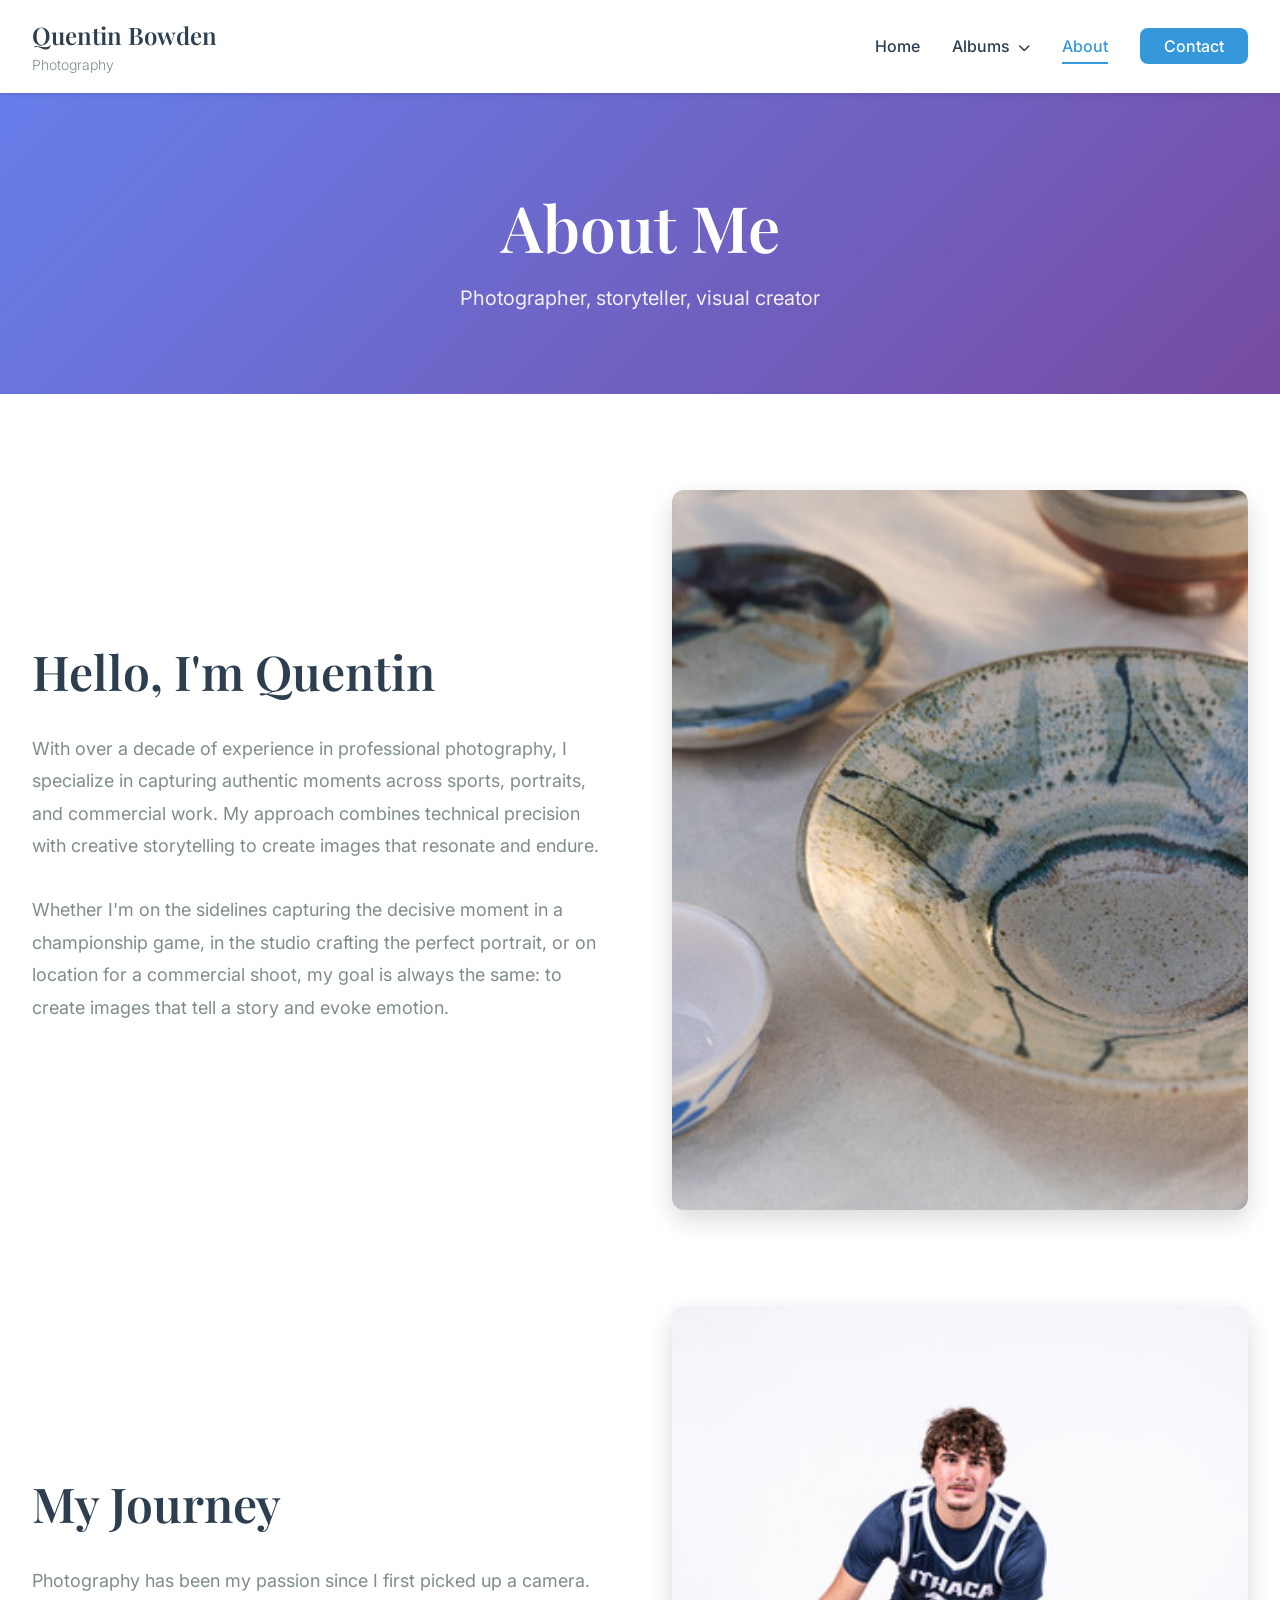
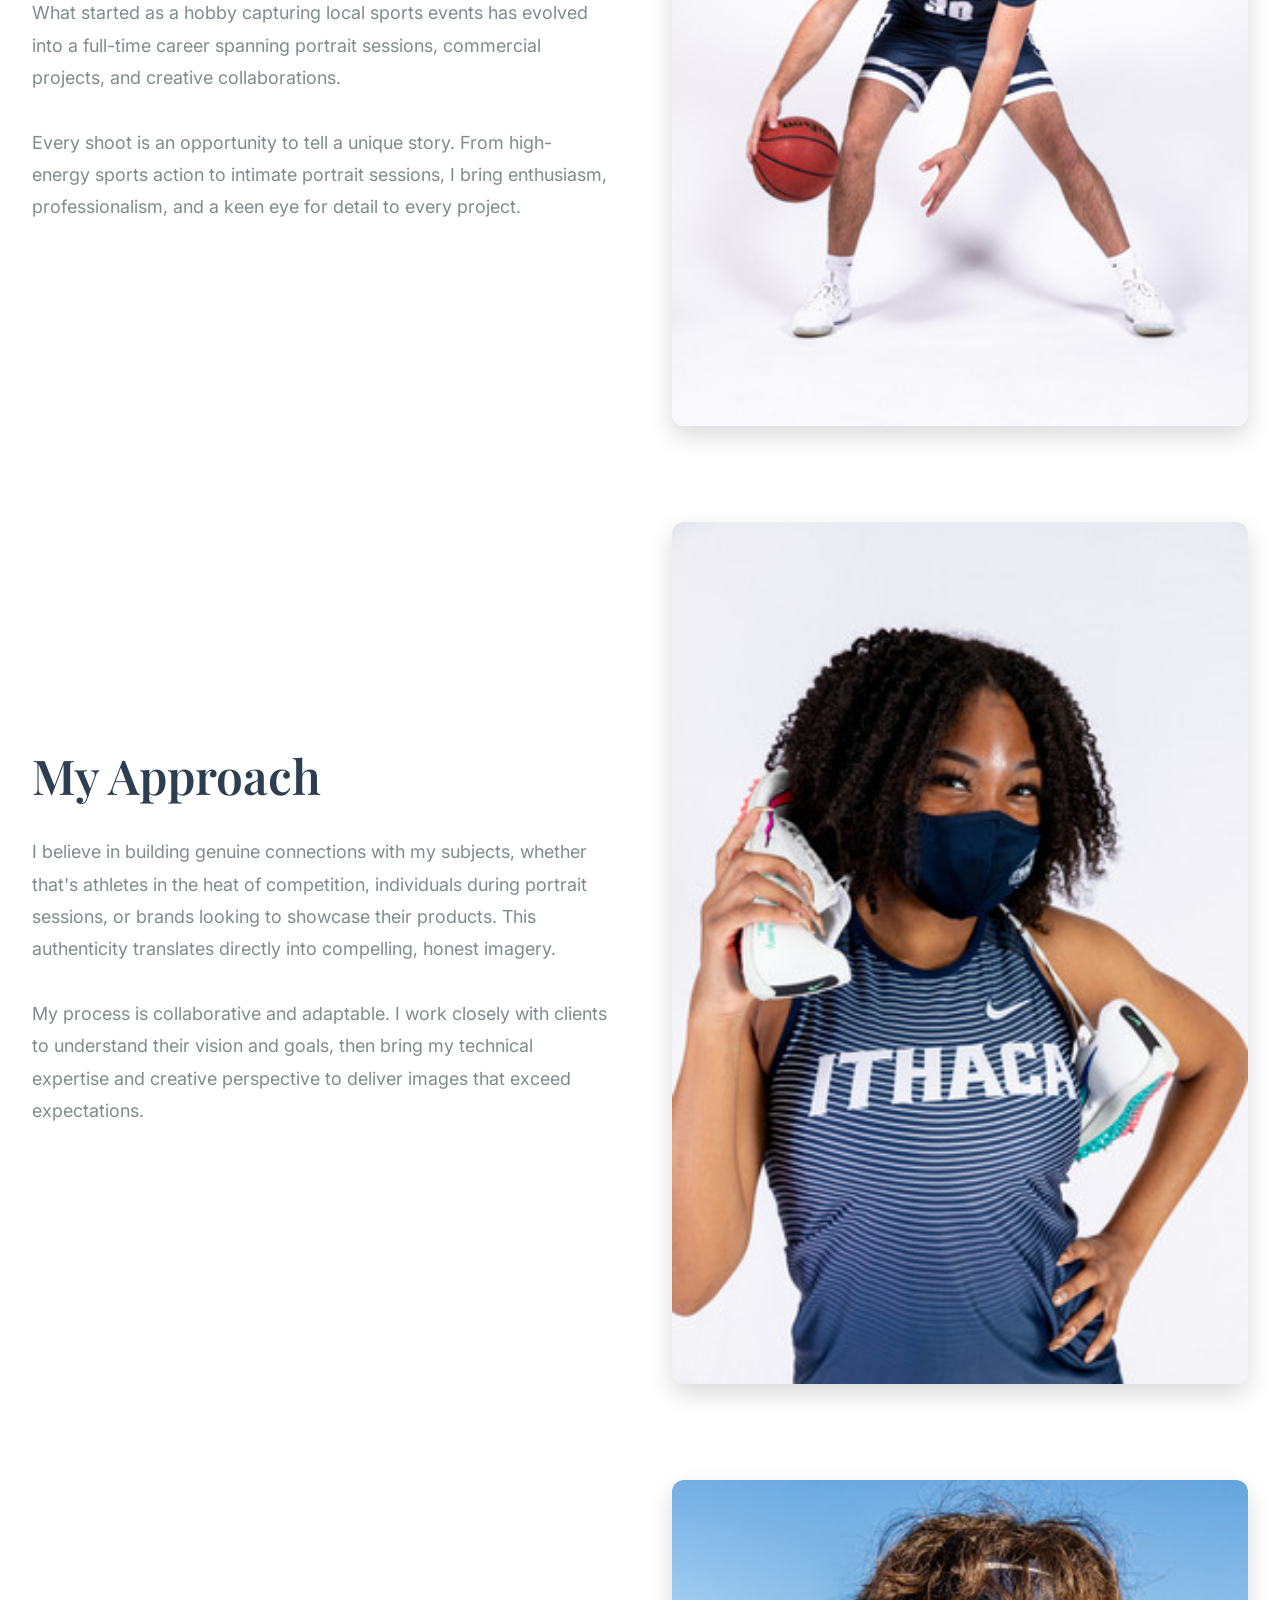
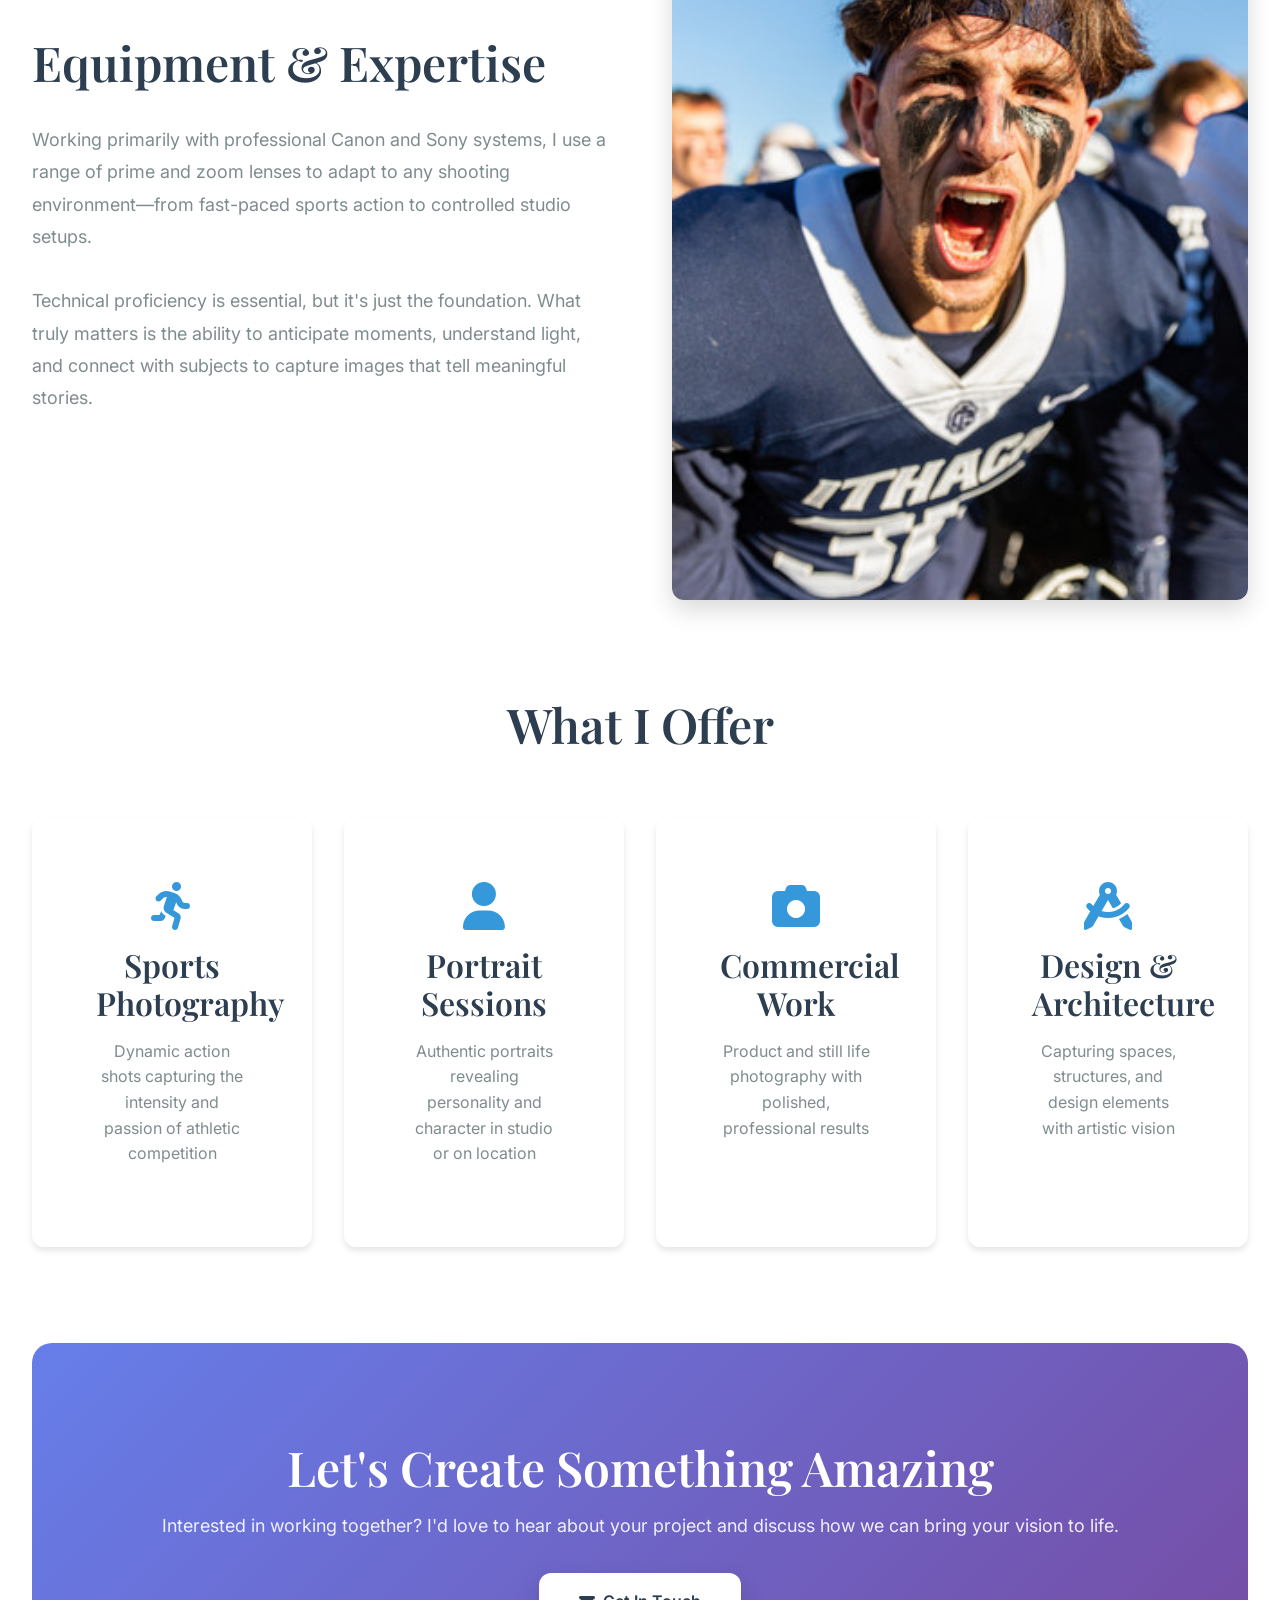
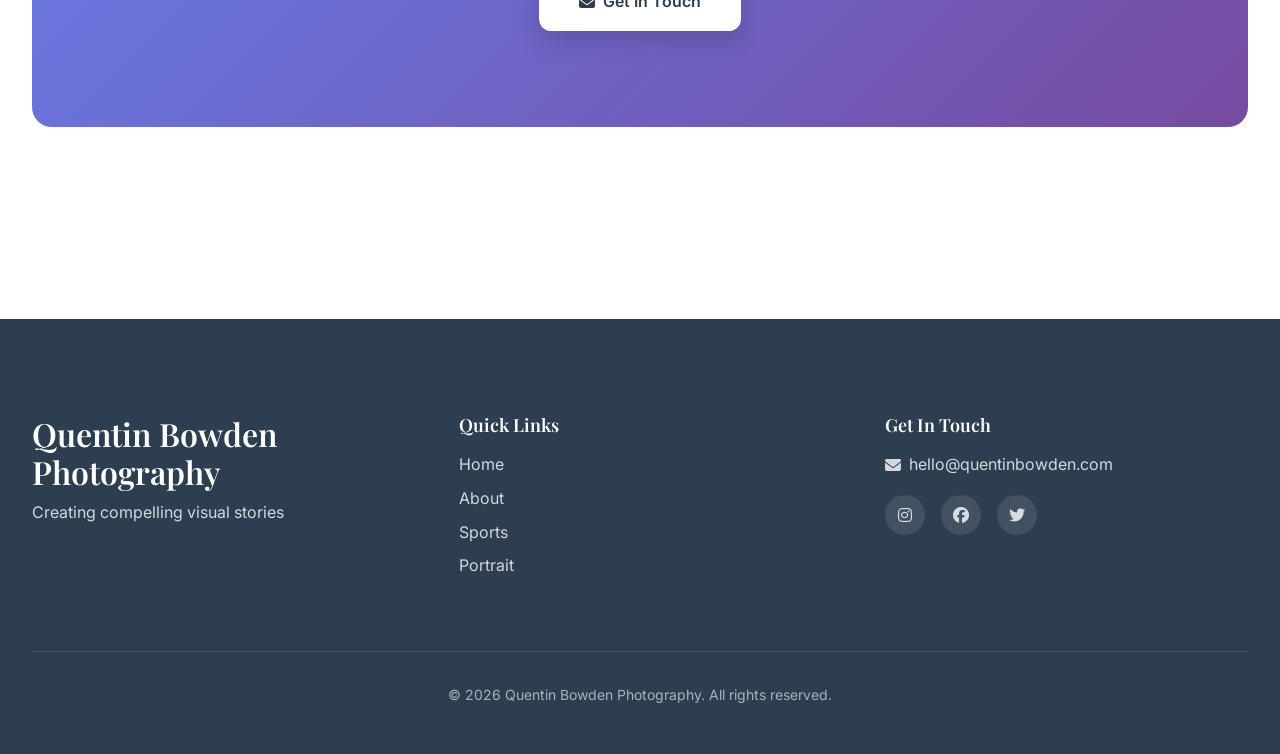
==== about.html @ cb131d66 "First draft" ====
<!DOCTYPE html>
<html lang="en">
<head>
    <meta charset="UTF-8">
    <meta name="viewport" content="width=device-width, initial-scale=1.0">
    <meta name="description" content="About Quentin Bowden - Professional photographer specializing in sports, portraits, and commercial work">
    <title>About - Quentin Bowden Photography</title>
    
    <!-- Preconnect to CDN -->
    <link rel="preconnect" href="https://unpkg.com">
    <link rel="preconnect" href="https://cdnjs.cloudflare.com">
    
    <!-- Google Fonts -->
    <link rel="preconnect" href="https://fonts.googleapis.com">
    <link rel="preconnect" href="https://fonts.gstatic.com" crossorigin>
    <link href="https://fonts.googleapis.com/css2?family=Inter:wght@300;400;500;600;700&family=Playfair+Display:wght@400;500;600;700&display=swap" rel="stylesheet">
    
    <!-- Font Awesome -->
    <link rel="stylesheet" href="https://cdnjs.cloudflare.com/ajax/libs/font-awesome/6.4.0/css/all.min.css">
    
    <!-- AOS Animation Library -->
    <link rel="stylesheet" href="https://unpkg.com/aos@2.3.4/dist/aos.css">
    
    <!-- Custom Styles -->
    <link rel="stylesheet" href="css/styles.css">
</head>
<body>
    <!-- Header Navigation -->
    <header class="header">
        <nav class="nav">
            <div class="nav-container">
                <a href="index.html" class="logo">
                    <span class="logo-text">Quentin Bowden</span>
                    <span class="logo-subtitle">Photography</span>
                </a>
                
                <button class="hamburger" id="hamburger" aria-label="Toggle menu">
                    <span></span>
                    <span></span>
                    <span></span>
                </button>
                
                <ul class="nav-menu" id="navMenu">
                    <li><a href="index.html" class="nav-link">Home</a></li>
                    <li class="nav-dropdown">
                        <a href="#" class="nav-link">Albums <i class="fas fa-chevron-down"></i></a>
                        <ul class="dropdown-menu">
                            <li><a href="sports.html">Sports</a></li>
                            <li><a href="portrait.html">Portrait</a></li>
                            <li><a href="still-photo.html">Still Photo</a></li>
                            <li><a href="design.html">Design</a></li>
                            <li><a href="landscape.html">Landscape</a></li>
                        </ul>
                    </li>
                    <li><a href="about.html" class="nav-link active">About</a></li>
                    <li><a href="mailto:hello@quentinbowden.com" class="nav-link nav-contact">Contact</a></li>
                </ul>
            </div>
        </nav>
    </header>

    <!-- About Hero Section -->
    <section class="about-hero">
        <div class="container">
            <div class="about-hero-content" data-aos="fade-up">
                <h1 class="page-title">About Me</h1>
                <p class="page-subtitle">Photographer, storyteller, visual creator</p>
            </div>
        </div>
    </section>

    <!-- About Content -->
    <section class="about-content">
        <div class="container">
            <!-- Bio Section -->
            <div class="about-section" data-aos="fade-up">
                <div class="about-text">
                    <h2>Hello, I'm Quentin</h2>
                    <p>With over a decade of experience in professional photography, I specialize in capturing authentic moments across sports, portraits, and commercial work. My approach combines technical precision with creative storytelling to create images that resonate and endure.</p>
                    <p>Whether I'm on the sidelines capturing the decisive moment in a championship game, in the studio crafting the perfect portrait, or on location for a commercial shoot, my goal is always the same: to create images that tell a story and evoke emotion.</p>
                </div>
                <div class="about-image">
                    <img src="images/p1033977370-2.jpg" alt="Quentin Bowden" loading="lazy">
                </div>
            </div>

            <!-- Story Section -->
            <div class="about-section reverse" data-aos="fade-up" data-aos-delay="100">
                <div class="about-image">
                    <img src="images/p1420439761-2.jpg" alt="Photography in action" loading="lazy">
                </div>
                <div class="about-text">
                    <h2>My Journey</h2>
                    <p>Photography has been my passion since I first picked up a camera. What started as a hobby capturing local sports events has evolved into a full-time career spanning portrait sessions, commercial projects, and creative collaborations.</p>
                    <p>Every shoot is an opportunity to tell a unique story. From high-energy sports action to intimate portrait sessions, I bring enthusiasm, professionalism, and a keen eye for detail to every project.</p>
                </div>
            </div>

            <!-- Approach Section -->
            <div class="about-section" data-aos="fade-up" data-aos-delay="200">
                <div class="about-text">
                    <h2>My Approach</h2>
                    <p>I believe in building genuine connections with my subjects, whether that's athletes in the heat of competition, individuals during portrait sessions, or brands looking to showcase their products. This authenticity translates directly into compelling, honest imagery.</p>
                    <p>My process is collaborative and adaptable. I work closely with clients to understand their vision and goals, then bring my technical expertise and creative perspective to deliver images that exceed expectations.</p>
                </div>
                <div class="about-image">
                    <img src="images/p2245993606-2.jpg" alt="Creative process" loading="lazy">
                </div>
            </div>

            <!-- Equipment Section -->
            <div class="about-section reverse" data-aos="fade-up" data-aos-delay="300">
                <div class="about-image">
                    <img src="images/p1420444038-2.jpg" alt="Professional equipment" loading="lazy">
                </div>
                <div class="about-text">
                    <h2>Equipment & Expertise</h2>
                    <p>Working primarily with professional Canon and Sony systems, I use a range of prime and zoom lenses to adapt to any shooting environment—from fast-paced sports action to controlled studio setups.</p>
                    <p>Technical proficiency is essential, but it's just the foundation. What truly matters is the ability to anticipate moments, understand light, and connect with subjects to capture images that tell meaningful stories.</p>
                </div>
            </div>

            <!-- Services Section -->
            <div class="services-grid" data-aos="fade-up" data-aos-delay="400">
                <h2 class="services-title">What I Offer</h2>
                <div class="services-cards">
                    <div class="service-card">
                        <i class="fas fa-running"></i>
                        <h3>Sports Photography</h3>
                        <p>Dynamic action shots capturing the intensity and passion of athletic competition</p>
                    </div>
                    <div class="service-card">
                        <i class="fas fa-user"></i>
                        <h3>Portrait Sessions</h3>
                        <p>Authentic portraits revealing personality and character in studio or on location</p>
                    </div>
                    <div class="service-card">
                        <i class="fas fa-camera"></i>
                        <h3>Commercial Work</h3>
                        <p>Product and still life photography with polished, professional results</p>
                    </div>
                    <div class="service-card">
                        <i class="fas fa-drafting-compass"></i>
                        <h3>Design & Architecture</h3>
                        <p>Capturing spaces, structures, and design elements with artistic vision</p>
                    </div>
                </div>
            </div>

            <!-- CTA Section -->
            <div class="about-cta" data-aos="fade-up" data-aos-delay="500">
                <h2>Let's Create Something Amazing</h2>
                <p>Interested in working together? I'd love to hear about your project and discuss how we can bring your vision to life.</p>
                <a href="mailto:hello@quentinbowden.com" class="cta-button">
                    <i class="fas fa-envelope"></i> Get In Touch
                </a>
            </div>
        </div>
    </section>

    <!-- Footer -->
    <footer class="footer">
        <div class="container">
            <div class="footer-content">
                <div class="footer-brand">
                    <h3>Quentin Bowden Photography</h3>
                    <p>Creating compelling visual stories</p>
                </div>
                
                <div class="footer-links">
                    <h4>Quick Links</h4>
                    <ul>
                        <li><a href="index.html">Home</a></li>
                        <li><a href="about.html">About</a></li>
                        <li><a href="sports.html">Sports</a></li>
                        <li><a href="portrait.html">Portrait</a></li>
                    </ul>
                </div>
                
                <div class="footer-contact">
                    <h4>Get In Touch</h4>
                    <p><a href="mailto:hello@quentinbowden.com"><i class="fas fa-envelope"></i> hello@quentinbowden.com</a></p>
                    <div class="social-links">
                        <a href="https://instagram.com/quentinbowden" target="_blank" aria-label="Instagram"><i class="fab fa-instagram"></i></a>
                        <a href="https://facebook.com/quentinbowdenphotography" target="_blank" aria-label="Facebook"><i class="fab fa-facebook"></i></a>
                        <a href="https://twitter.com/qbowdenphoto" target="_blank" aria-label="Twitter"><i class="fab fa-twitter"></i></a>
                    </div>
                </div>
            </div>
            
            <div class="footer-bottom">
                <p>&copy; 2026 Quentin Bowden Photography. All rights reserved.</p>
            </div>
        </div>
    </footer>

    <!-- Scripts -->
    <!-- AOS -->
    <script src="https://unpkg.com/aos@2.3.4/dist/aos.js"></script>
    <script>
        // Initialize AOS
        AOS.init({
            duration: 800,
            easing: 'ease-in-out',
            once: true,
            offset: 100
        });

        // Mobile menu toggle
        const hamburger = document.getElementById('hamburger');
        const navMenu = document.getElementById('navMenu');
        
        hamburger.addEventListener('click', () => {
            hamburger.classList.toggle('active');
            navMenu.classList.toggle('active');
        });

        // Close mobile menu when clicking outside
        document.addEventListener('click', (e) => {
            if (!e.target.closest('.nav-container')) {
                hamburger.classList.remove('active');
                navMenu.classList.remove('active');
            }
        });
    </script>
</body>
</html>
---- css/styles.css ----
/* ===================================
   Modern Photographer Portfolio Styles
   =================================== */

/* CSS Custom Properties */
:root {
    /* Colors */
    --primary-color: #2c3e50;
    --secondary-color: #3498db;
    --accent-color: #e74c3c;
    --text-dark: #2c3e50;
    --text-light: #7f8c8d;
    --text-white: #ffffff;
    --bg-light: #ecf0f1;
    --bg-dark: #34495e;
    --overlay-dark: rgba(44, 62, 80, 0.9);
    --overlay-light: rgba(255, 255, 255, 0.9);
    
    /* Typography */
    --font-primary: 'Inter', -apple-system, BlinkMacSystemFont, 'Segoe UI', sans-serif;
    --font-display: 'Playfair Display', Georgia, serif;
    
    /* Spacing */
    --spacing-xs: 0.5rem;
    --spacing-sm: 1rem;
    --spacing-md: 2rem;
    --spacing-lg: 4rem;
    --spacing-xl: 6rem;
    
    /* Transitions */
    --transition-fast: 0.2s ease;
    --transition-base: 0.3s ease;
    --transition-slow: 0.5s ease;
    
    /* Shadows */
    --shadow-sm: 0 2px 4px rgba(0,0,0,0.1);
    --shadow-md: 0 4px 6px rgba(0,0,0,0.1);
    --shadow-lg: 0 10px 25px rgba(0,0,0,0.15);
    --shadow-xl: 0 20px 40px rgba(0,0,0,0.2);
    
    /* Border Radius */
    --radius-sm: 4px;
    --radius-md: 8px;
    --radius-lg: 12px;
    --radius-xl: 20px;
}

/* ===================================
   Reset & Base Styles
   =================================== */

* {
    margin: 0;
    padding: 0;
    box-sizing: border-box;
}

html {
    scroll-behavior: smooth;
    font-size: 16px;
}

body {
    font-family: var(--font-primary);
    line-height: 1.6;
    color: var(--text-dark);
    background-color: #ffffff;
    overflow-x: hidden;
}

img {
    max-width: 100%;
    height: auto;
    display: block;
}

a {
    text-decoration: none;
    color: inherit;
    transition: var(--transition-base);
}

button {
    border: none;
    background: none;
    cursor: pointer;
    font-family: inherit;
}

/* ===================================
   Typography
   =================================== */

h1, h2, h3, h4, h5, h6 {
    font-family: var(--font-display);
    line-height: 1.2;
    margin-bottom: var(--spacing-sm);
    font-weight: 600;
}

h1 { font-size: clamp(2.5rem, 5vw, 4rem); }
h2 { font-size: clamp(2rem, 4vw, 3rem); }
h3 { font-size: clamp(1.5rem, 3vw, 2rem); }
h4 { font-size: clamp(1.25rem, 2.5vw, 1.5rem); }

p {
    margin-bottom: var(--spacing-sm);
    color: var(--text-light);
}

/* ===================================
   Container & Layout
   =================================== */

.container {
    max-width: 1400px;
    margin: 0 auto;
    padding: 0 var(--spacing-md);
}

@media (max-width: 768px) {
    .container {
        padding: 0 var(--spacing-sm);
    }
}

/* ===================================
   Header & Navigation
   =================================== */

.header {
    position: sticky;
    top: 0;
    z-index: 1000;
    background: rgba(255, 255, 255, 0.95);
    backdrop-filter: blur(10px);
    box-shadow: var(--shadow-sm);
    transition: var(--transition-base);
}

.nav-container {
    display: flex;
    justify-content: space-between;
    align-items: center;
    padding: var(--spacing-sm) var(--spacing-md);
    max-width: 1400px;
    margin: 0 auto;
}

.logo {
    display: flex;
    flex-direction: column;
    font-family: var(--font-display);
}

.logo-text {
    font-size: 1.5rem;
    font-weight: 600;
    color: var(--primary-color);
}

.logo-subtitle {
    font-size: 0.875rem;
    color: var(--text-light);
    font-family: var(--font-primary);
    font-weight: 300;
}

.nav-menu {
    display: flex;
    list-style: none;
    gap: var(--spacing-md);
    align-items: center;
}

.nav-link {
    color: var(--text-dark);
    font-weight: 500;
    position: relative;
    padding: 0.5rem 0;
    transition: var(--transition-base);
}

.nav-link:hover,
.nav-link.active {
    color: var(--secondary-color);
}

.nav-link.active::after {
    content: '';
    position: absolute;
    bottom: 0;
    left: 0;
    width: 100%;
    height: 2px;
    background: var(--secondary-color);
}

.nav-contact {
    padding: 0.5rem 1.5rem;
    background: var(--secondary-color);
    color: white;
    border-radius: var(--radius-md);
    transition: var(--transition-base);
}

.nav-contact:hover {
    background: var(--primary-color);
    transform: translateY(-2px);
    box-shadow: var(--shadow-md);
}

/* Dropdown Menu */
.nav-dropdown {
    position: relative;
}

.nav-dropdown .nav-link i {
    font-size: 0.75rem;
    margin-left: 0.25rem;
    transition: var(--transition-fast);
}

.nav-dropdown:hover .nav-link i {
    transform: rotate(180deg);
}

.dropdown-menu {
    position: absolute;
    top: 100%;
    left: 0;
    background: white;
    list-style: none;
    padding: var(--spacing-sm);
    border-radius: var(--radius-md);
    box-shadow: var(--shadow-lg);
    opacity: 0;
    visibility: hidden;
    transform: translateY(-10px);
    transition: var(--transition-base);
    min-width: 200px;
}

.nav-dropdown:hover .dropdown-menu {
    opacity: 1;
    visibility: visible;
    transform: translateY(0);
}

.dropdown-menu li {
    margin: 0;
}

.dropdown-menu a {
    display: block;
    padding: 0.75rem 1rem;
    border-radius: var(--radius-sm);
    transition: var(--transition-fast);
}

.dropdown-menu a:hover,
.dropdown-menu a.active {
    background: var(--bg-light);
    color: var(--secondary-color);
}

/* Hamburger Menu */
.hamburger {
    display: none;
    flex-direction: column;
    gap: 5px;
    padding: 0.5rem;
    z-index: 1001;
}

.hamburger span {
    width: 25px;
    height: 3px;
    background: var(--primary-color);
    border-radius: 3px;
    transition: var(--transition-base);
}

.hamburger.active span:nth-child(1) {
    transform: rotate(45deg) translate(8px, 8px);
}

.hamburger.active span:nth-child(2) {
    opacity: 0;
}

.hamburger.active span:nth-child(3) {
    transform: rotate(-45deg) translate(7px, -7px);
}

@media (max-width: 768px) {
    .hamburger {
        display: flex;
    }
    
    .nav-menu {
        position: fixed;
        top: 0;
        right: -100%;
        width: 280px;
        height: 100vh;
        background: white;
        flex-direction: column;
        padding: 5rem 2rem;
        box-shadow: var(--shadow-xl);
        transition: var(--transition-base);
        align-items: flex-start;
    }
    
    .nav-menu.active {
        right: 0;
    }
    
    .dropdown-menu {
        position: static;
        opacity: 1;
        visibility: visible;
        transform: none;
        box-shadow: none;
        padding-left: var(--spacing-sm);
        margin-top: var(--spacing-xs);
    }
}

/* ===================================
   Hero Section
   =================================== */

.hero {
    min-height: 80vh;
    display: flex;
    flex-direction: column;
    justify-content: center;
    align-items: center;
    text-align: center;
    padding: var(--spacing-xl) var(--spacing-md);
    background: url('../images/portraits/p3524584143-5.jpg') center/cover no-repeat;
    color: white;
    position: relative;
    overflow: hidden;
}

.hero::before {
    content: '';
    position: absolute;
    top: 0;
    left: 0;
    right: 0;
    bottom: 0;
    background: rgba(0, 0, 0, 0.2);
    z-index: 0;
}

.hero-content {
    position: relative;
    z-index: 1;
    max-width: 800px;
}

.hero-title {
    color: white;
    margin-bottom: var(--spacing-md);
    text-shadow: 2px 2px 4px rgba(0,0,0,0.2);
}

.hero-subtitle {
    font-size: 1.25rem;
    color: rgba(255, 255, 255, 0.9);
    margin-bottom: var(--spacing-lg);
    line-height: 1.8;
}

.hero-cta {
    display: inline-block;
    padding: 1rem 2.5rem;
    background: white;
    color: var(--primary-color);
    border-radius: var(--radius-lg);
    font-weight: 600;
    transition: var(--transition-base);
    box-shadow: var(--shadow-lg);
}

.hero-cta:hover {
    transform: translateY(-3px);
    box-shadow: var(--shadow-xl);
}

/* Full-Screen Takeover */
.takeover {
    position: fixed;
    top: 0;
    left: 0;
    width: 100vw;
    height: 100vh;
    z-index: 99999;
    opacity: 1;
    transition: opacity 1s ease-out;
}

.takeover.fade-out {
    opacity: 0;
}

.takeover-image {
    width: 100%;
    height: 100%;
    background: url('../images/portraits/p3524584143-2.jpg') center/cover no-repeat;
}

.scroll-indicator {
    margin-top: var(--spacing-lg);
    animation: bounce 2s infinite;
}

.scroll-indicator i {
    font-size: 2rem;
    color: rgba(255, 255, 255, 0.7);
}

@keyframes bounce {
    0%, 20%, 50%, 80%, 100% { transform: translateY(0); }
    40% { transform: translateY(-10px); }
    60% { transform: translateY(-5px); }
}

/* ===================================
   Gallery Section
   =================================== */

.gallery-section {
    padding: var(--spacing-xl) 0;
}

.section-header {
    text-align: center;
    margin-bottom: var(--spacing-lg);
}

.section-title {
    color: var(--primary-color);
    margin-bottom: var(--spacing-sm);
}

.section-subtitle {
    font-size: 1.125rem;
    color: var(--text-light);
}

/* Masonry Grid */
.masonry-grid {
    margin: 0 auto;
}

.grid-item {
    width: calc(25% - 15px);
    margin-bottom: 20px;
    position: relative;
    overflow: hidden;
    border-radius: 0;
    cursor: pointer;
    transition: var(--transition-base);
}

.grid-item:hover {
    transform: translateY(-5px);
    box-shadow: var(--shadow-lg);
}

.grid-item img {
    width: 100%;
    height: auto;
    display: block;
    transition: var(--transition-slow);
}

.grid-item:hover img {
    transform: scale(1.05);
}

.grid-item-overlay {
    position: absolute;
    top: 0;
    left: 0;
    right: 0;
    bottom: 0;
    background: linear-gradient(to top, rgba(0,0,0,0.8) 0%, rgba(0,0,0,0) 60%);
    display: flex;
    align-items: flex-end;
    padding: var(--spacing-sm);
    opacity: 0;
    transition: var(--transition-base);
}

.grid-item:hover .grid-item-overlay {
    opacity: 1;
}

.overlay-content {
    color: white;
}

.overlay-title {
    font-size: 1.125rem;
    margin-bottom: 0.25rem;
    color: white;
}

.overlay-category {
    font-size: 0.875rem;
    text-transform: uppercase;
    letter-spacing: 1px;
    color: rgba(255, 255, 255, 0.8);
}

/* Responsive Grid */
@media (max-width: 1200px) {
    .grid-item {
        width: calc(33.333% - 14px);
    }
}

@media (max-width: 768px) {
    .grid-item {
        width: calc(50% - 10px);
    }
}

@media (max-width: 480px) {
    .grid-item {
        width: 100%;
    }
}

/* ===================================
   Lightbox
   =================================== */

.lightbox {
    position: fixed;
    top: 0;
    left: 0;
    right: 0;
    bottom: 0;
    background: rgba(0, 0, 0, 0.75);
    backdrop-filter: blur(10px);
    z-index: 9999;
    display: flex;
    align-items: center;
    justify-content: center;
    opacity: 0;
    visibility: hidden;
    transition: var(--transition-base);
}

.lightbox.active {
    opacity: 1;
    visibility: visible;
}

.lightbox-content {
    position: relative;
    max-width: 90vw;
    max-height: 90vh;
    display: flex;
    flex-direction: column;
    align-items: center;
}

.lightbox-content img {
    max-width: 100%;
    max-height: 70vh;
    object-fit: contain;
    border-radius: 0;
    box-shadow: 0 20px 60px rgba(0, 0, 0, 0.8);
    transition: opacity var(--transition-base);
}

.lightbox-info {
    display: none;
    background: rgba(255, 255, 255, 0.95);
    backdrop-filter: blur(10px);
    padding: var(--spacing-md);
    border-radius: 0;
    margin-top: var(--spacing-md);
    max-width: 600px;
    text-align: center;
}

.lightbox-info h3 {
    color: var(--primary-color);
    margin-bottom: var(--spacing-xs);
}

.lightbox-info p {
    color: var(--text-light);
    margin-bottom: var(--spacing-sm);
}

.lightbox-category {
    display: inline-block;
    padding: 0.25rem 1rem;
    background: var(--secondary-color);
    color: white;
    border-radius: var(--radius-lg);
    font-size: 0.875rem;
    text-transform: uppercase;
    letter-spacing: 1px;
    margin-bottom: var(--spacing-sm);
}

.lightbox-counter {
    font-size: 0.875rem;
    color: var(--text-light);
    margin-bottom: var(--spacing-sm);
}

.lightbox-share {
    display: flex;
    gap: var(--spacing-sm);
    justify-content: center;
    margin-top: var(--spacing-sm);
}

.share-btn {
    width: 40px;
    height: 40px;
    border-radius: 50%;
    background: var(--bg-light);
    color: var(--text-dark);
    display: flex;
    align-items: center;
    justify-content: center;
    transition: var(--transition-base);
}

.share-btn:hover {
    background: var(--secondary-color);
    color: white;
    transform: translateY(-2px);
}

/* Lightbox Controls */
.lightbox-close,
.lightbox-prev,
.lightbox-next {
    position: absolute;
    background: rgba(255, 255, 255, 0.1);
    backdrop-filter: blur(10px);
    color: white;
    width: 50px;
    height: 50px;
    border-radius: 50%;
    display: flex;
    align-items: center;
    justify-content: center;
    font-size: 1.5rem;
    transition: var(--transition-base);
    z-index: 10000;
}

.lightbox-close:hover,
.lightbox-prev:hover,
.lightbox-next:hover {
    background: rgba(255, 255, 255, 0.2);
    transform: scale(1.1);
}

.lightbox-close {
    top: 2rem;
    right: 2rem;
}

.lightbox-prev {
    left: 2rem;
    top: 50%;
    transform: translateY(-50%);
}

.lightbox-next {
    right: 2rem;
    top: 50%;
    transform: translateY(-50%);
}

@media (max-width: 768px) {
    .lightbox-close {
        top: 1rem;
        right: 1rem;
        width: 40px;
        height: 40px;
    }
    
    .lightbox-prev,
    .lightbox-next {
        width: 40px;
        height: 40px;
    }
    
    .lightbox-prev {
        left: 1rem;
    }
    
    .lightbox-next {
        right: 1rem;
    }
}

/* ===================================
   About Page
   =================================== */

.about-hero {
    padding: var(--spacing-xl) 0 var(--spacing-lg);
    background: linear-gradient(135deg, #667eea 0%, #764ba2 100%);
    color: white;
    text-align: center;
}

.about-hero-content {
    max-width: 800px;
    margin: 0 auto;
}

.page-title {
    color: white;
    margin-bottom: var(--spacing-sm);
}

.page-subtitle {
    font-size: 1.25rem;
    color: rgba(255, 255, 255, 0.9);
}

.about-content {
    padding: var(--spacing-xl) 0;
}

.about-section {
    display: grid;
    grid-template-columns: 1fr 1fr;
    gap: var(--spacing-lg);
    margin-bottom: var(--spacing-xl);
    align-items: center;
}

.about-section.reverse {
    direction: rtl;
}

.about-section.reverse > * {
    direction: ltr;
}

.about-text h2 {
    color: var(--primary-color);
    margin-bottom: var(--spacing-md);
}

.about-text p {
    font-size: 1.125rem;
    line-height: 1.8;
    margin-bottom: var(--spacing-md);
}

.about-image {
    border-radius: var(--radius-lg);
    overflow: hidden;
    box-shadow: var(--shadow-lg);
}

.about-image img {
    width: 100%;
    height: auto;
    transition: var(--transition-slow);
}

.about-image:hover img {
    transform: scale(1.05);
}

@media (max-width: 768px) {
    .about-section {
        grid-template-columns: 1fr;
        gap: var(--spacing-md);
    }
    
    .about-section.reverse {
        direction: ltr;
    }
}

/* Services Section */
.services-grid {
    margin-top: var(--spacing-xl);
    text-align: center;
}

.services-title {
    color: var(--primary-color);
    margin-bottom: var(--spacing-lg);
}

.services-cards {
    display: grid;
    grid-template-columns: repeat(auto-fit, minmax(250px, 1fr));
    gap: var(--spacing-md);
}

.service-card {
    padding: var(--spacing-lg);
    background: white;
    border-radius: var(--radius-lg);
    box-shadow: var(--shadow-md);
    transition: var(--transition-base);
}

.service-card:hover {
    transform: translateY(-5px);
    box-shadow: var(--shadow-xl);
}

.service-card i {
    font-size: 3rem;
    color: var(--secondary-color);
    margin-bottom: var(--spacing-sm);
}

.service-card h3 {
    color: var(--primary-color);
    margin-bottom: var(--spacing-sm);
}

.service-card p {
    font-size: 1rem;
}

/* About CTA */
.about-cta {
    text-align: center;
    padding: var(--spacing-xl);
    background: linear-gradient(135deg, #667eea 0%, #764ba2 100%);
    border-radius: var(--radius-xl);
    color: white;
    margin-top: var(--spacing-xl);
}

.about-cta h2 {
    color: white;
    margin-bottom: var(--spacing-sm);
}

.about-cta p {
    color: rgba(255, 255, 255, 0.9);
    font-size: 1.125rem;
    margin-bottom: var(--spacing-md);
}

.cta-button {
    display: inline-flex;
    align-items: center;
    gap: var(--spacing-xs);
    padding: 1rem 2.5rem;
    background: white;
    color: var(--primary-color);
    border-radius: var(--radius-lg);
    font-weight: 600;
    transition: var(--transition-base);
    box-shadow: var(--shadow-lg);
}

.cta-button:hover {
    transform: translateY(-3px);
    box-shadow: var(--shadow-xl);
}

/* ===================================
   Album Pages
   =================================== */

.breadcrumb {
    padding: var(--spacing-sm) 0;
    background: var(--bg-light);
}

.breadcrumb .container {
    display: flex;
    align-items: center;
    gap: var(--spacing-xs);
    font-size: 0.875rem;
}

.breadcrumb a {
    color: var(--secondary-color);
}

.breadcrumb a:hover {
    text-decoration: underline;
}

.breadcrumb .separator {
    color: var(--text-light);
}

.breadcrumb .current {
    color: var(--text-dark);
}

.album-header {
    padding: var(--spacing-md) 0;
    text-align: center;
}

.album-title {
    color: var(--primary-color);
    margin-bottom: var(--spacing-sm);
}

.album-description {
    font-size: 1rem;
    color: var(--text-light);
    max-width: 800px;
    margin: 0 auto;
}

.album-footer {
    text-align: center;
    margin-top: var(--spacing-lg);
    padding: var(--spacing-lg) 0;
}

.view-all-link {
    display: inline-flex;
    align-items: center;
    gap: var(--spacing-xs);
    padding: 1rem 2rem;
    background: var(--secondary-color);
    color: white;
    border-radius: var(--radius-lg);
    font-weight: 600;
    transition: var(--transition-base);
}

.view-all-link:hover {
    background: var(--primary-color);
    transform: translateY(-2px);
    box-shadow: var(--shadow-md);
}

/* ===================================
   Footer
   =================================== */

.footer {
    background: var(--primary-color);
    color: white;
    padding: var(--spacing-xl) 0 var(--spacing-md);
    margin-top: var(--spacing-xl);
}

.footer-content {
    display: grid;
    grid-template-columns: repeat(auto-fit, minmax(250px, 1fr));
    gap: var(--spacing-lg);
    margin-bottom: var(--spacing-lg);
}

.footer-brand h3 {
    color: white;
    margin-bottom: var(--spacing-xs);
}

.footer-brand p {
    color: rgba(255, 255, 255, 0.8);
}

.footer-links h4,
.footer-contact h4 {
    color: white;
    margin-bottom: var(--spacing-sm);
    font-size: 1.125rem;
}

.footer-links ul {
    list-style: none;
}

.footer-links li {
    margin-bottom: var(--spacing-xs);
}

.footer-links a {
    color: rgba(255, 255, 255, 0.8);
    transition: var(--transition-fast);
}

.footer-links a:hover {
    color: white;
    padding-left: 5px;
}

.footer-contact p {
    color: rgba(255, 255, 255, 0.8);
    margin-bottom: var(--spacing-sm);
}

.footer-contact a {
    display: inline-flex;
    align-items: center;
    gap: var(--spacing-xs);
    color: rgba(255, 255, 255, 0.8);
    transition: var(--transition-fast);
}

.footer-contact a:hover {
    color: white;
}

.social-links {
    display: flex;
    gap: var(--spacing-sm);
    margin-top: var(--spacing-sm);
}

.social-links a {
    width: 40px;
    height: 40px;
    border-radius: 50%;
    background: rgba(255, 255, 255, 0.1);
    display: flex;
    align-items: center;
    justify-content: center;
    transition: var(--transition-base);
}

.social-links a:hover {
    background: var(--secondary-color);
    transform: translateY(-3px);
}

.footer-bottom {
    text-align: center;
    padding-top: var(--spacing-md);
    border-top: 1px solid rgba(255, 255, 255, 0.1);
}

.footer-bottom p {
    color: rgba(255, 255, 255, 0.6);
    font-size: 0.875rem;
}

/* ===================================
   Utilities
   =================================== */

.text-center {
    text-align: center;
}

.mt-1 { margin-top: var(--spacing-xs); }
.mt-2 { margin-top: var(--spacing-sm); }
.mt-3 { margin-top: var(--spacing-md); }
.mt-4 { margin-top: var(--spacing-lg); }

.mb-1 { margin-bottom: var(--spacing-xs); }
.mb-2 { margin-bottom: var(--spacing-sm); }
.mb-3 { margin-bottom: var(--spacing-md); }
.mb-4 { margin-bottom: var(--spacing-lg); }

/* ===================================
   Animations
   =================================== */

@keyframes fadeIn {
    from {
        opacity: 0;
        transform: translateY(20px);
    }
    to {
        opacity: 1;
        transform: translateY(0);
    }
}

.fade-in {
    animation: fadeIn 0.6s ease-out;
}

/* ===================================
   Print Styles
   =================================== */

@media print {
    .header,
    .footer,
    .lightbox,
    .hero-cta,
    .scroll-indicator {
        display: none;
    }
}
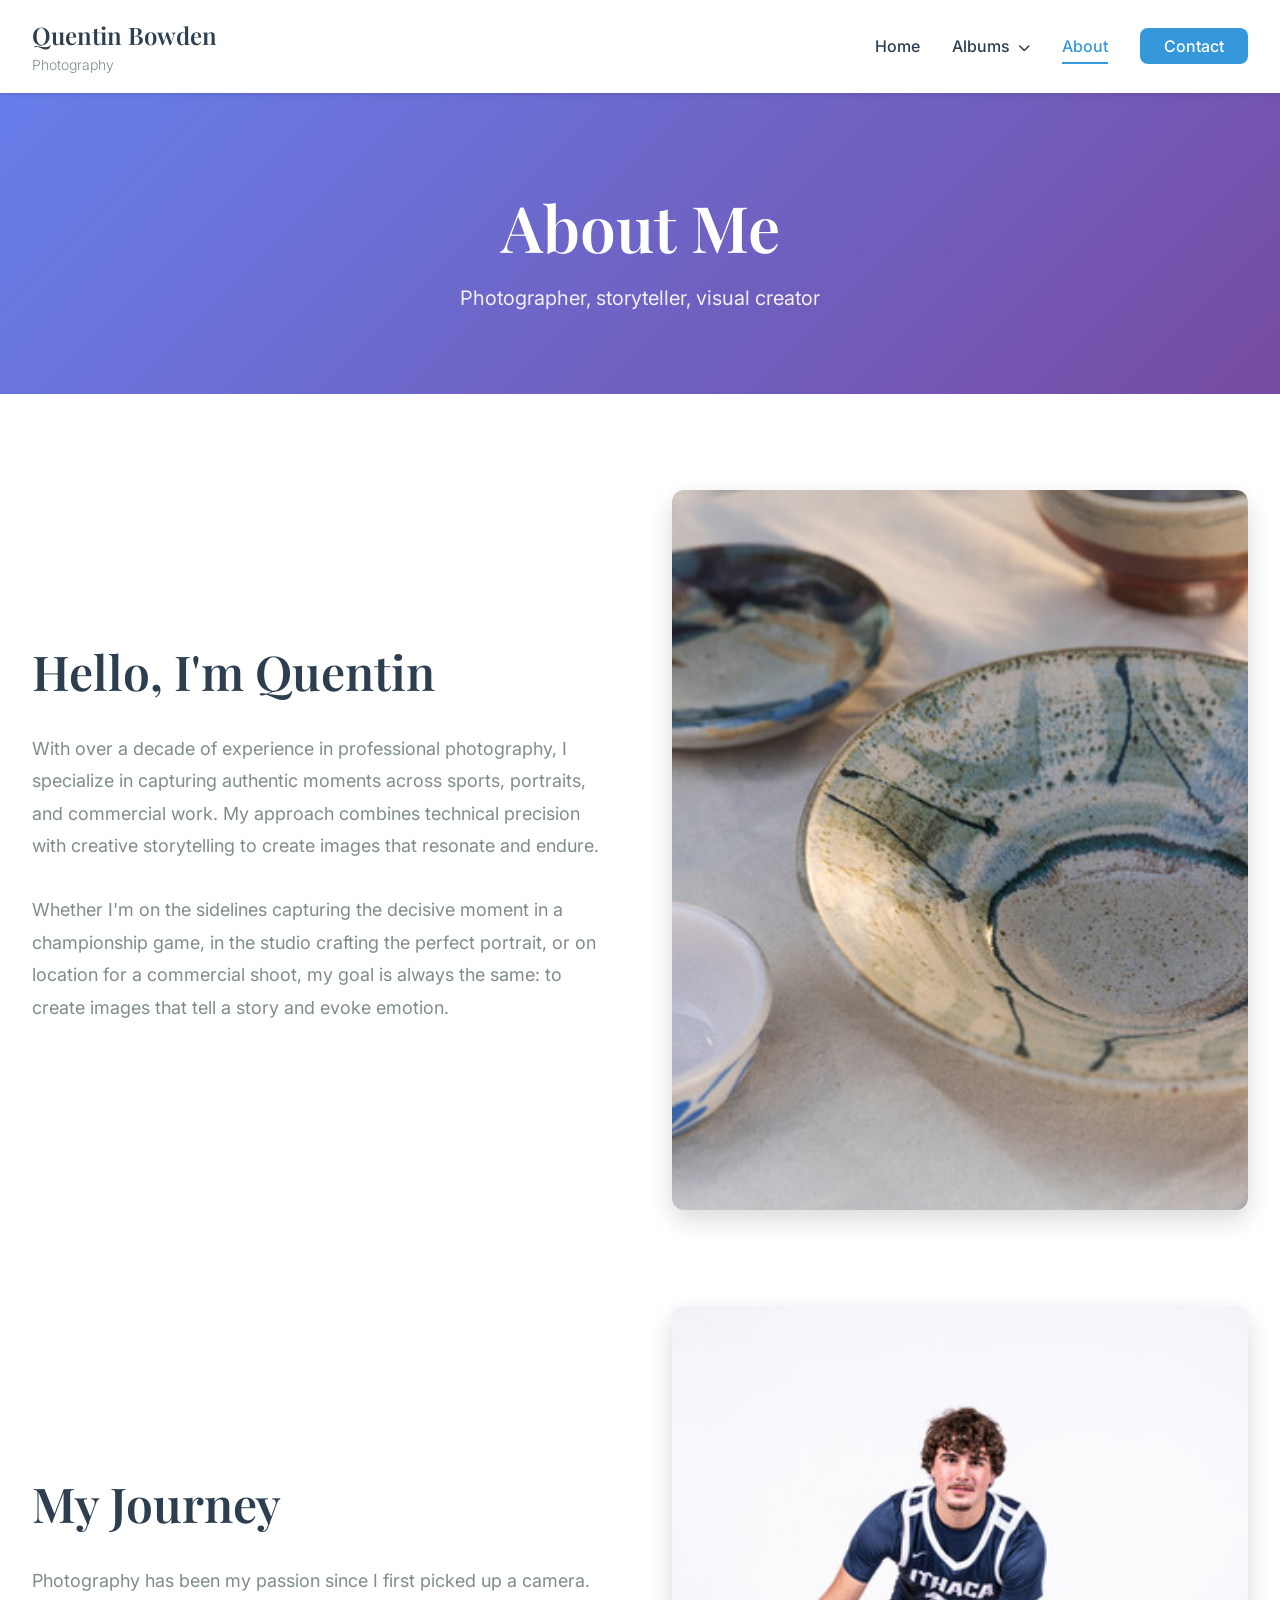
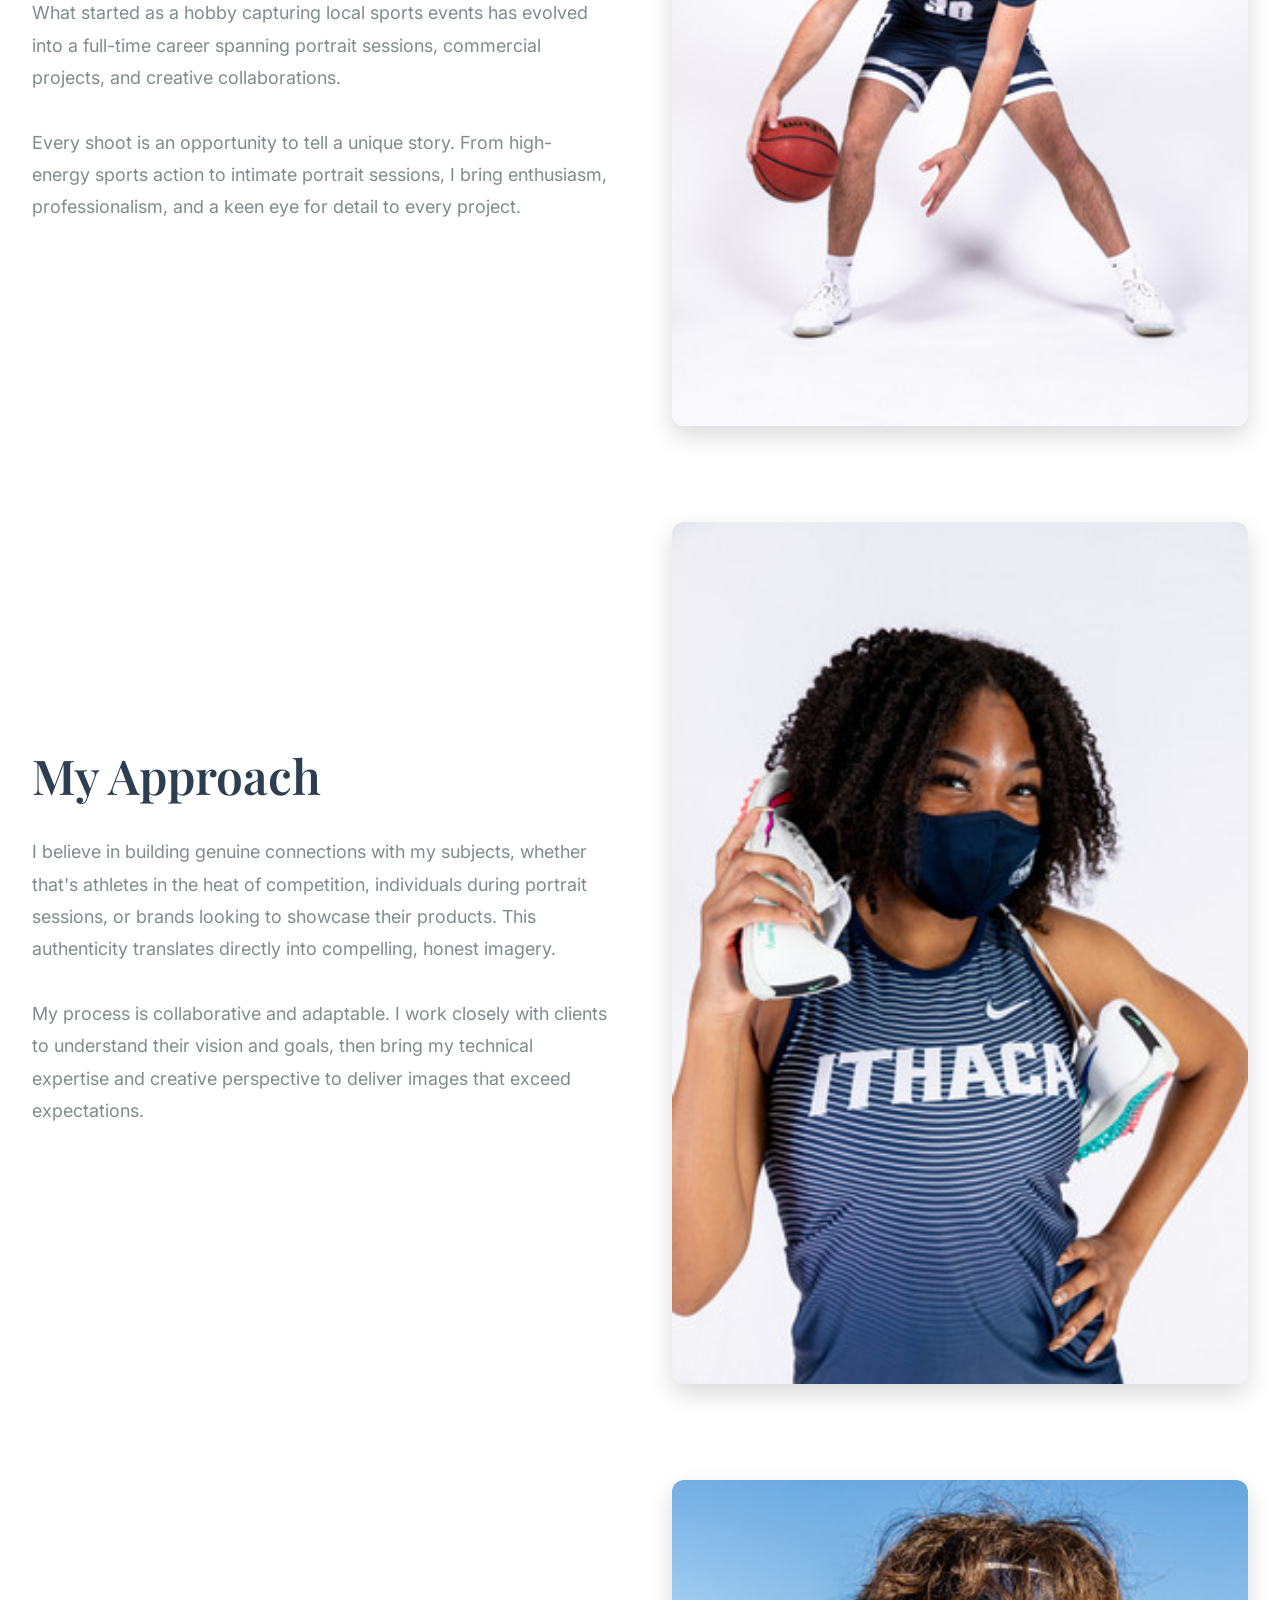
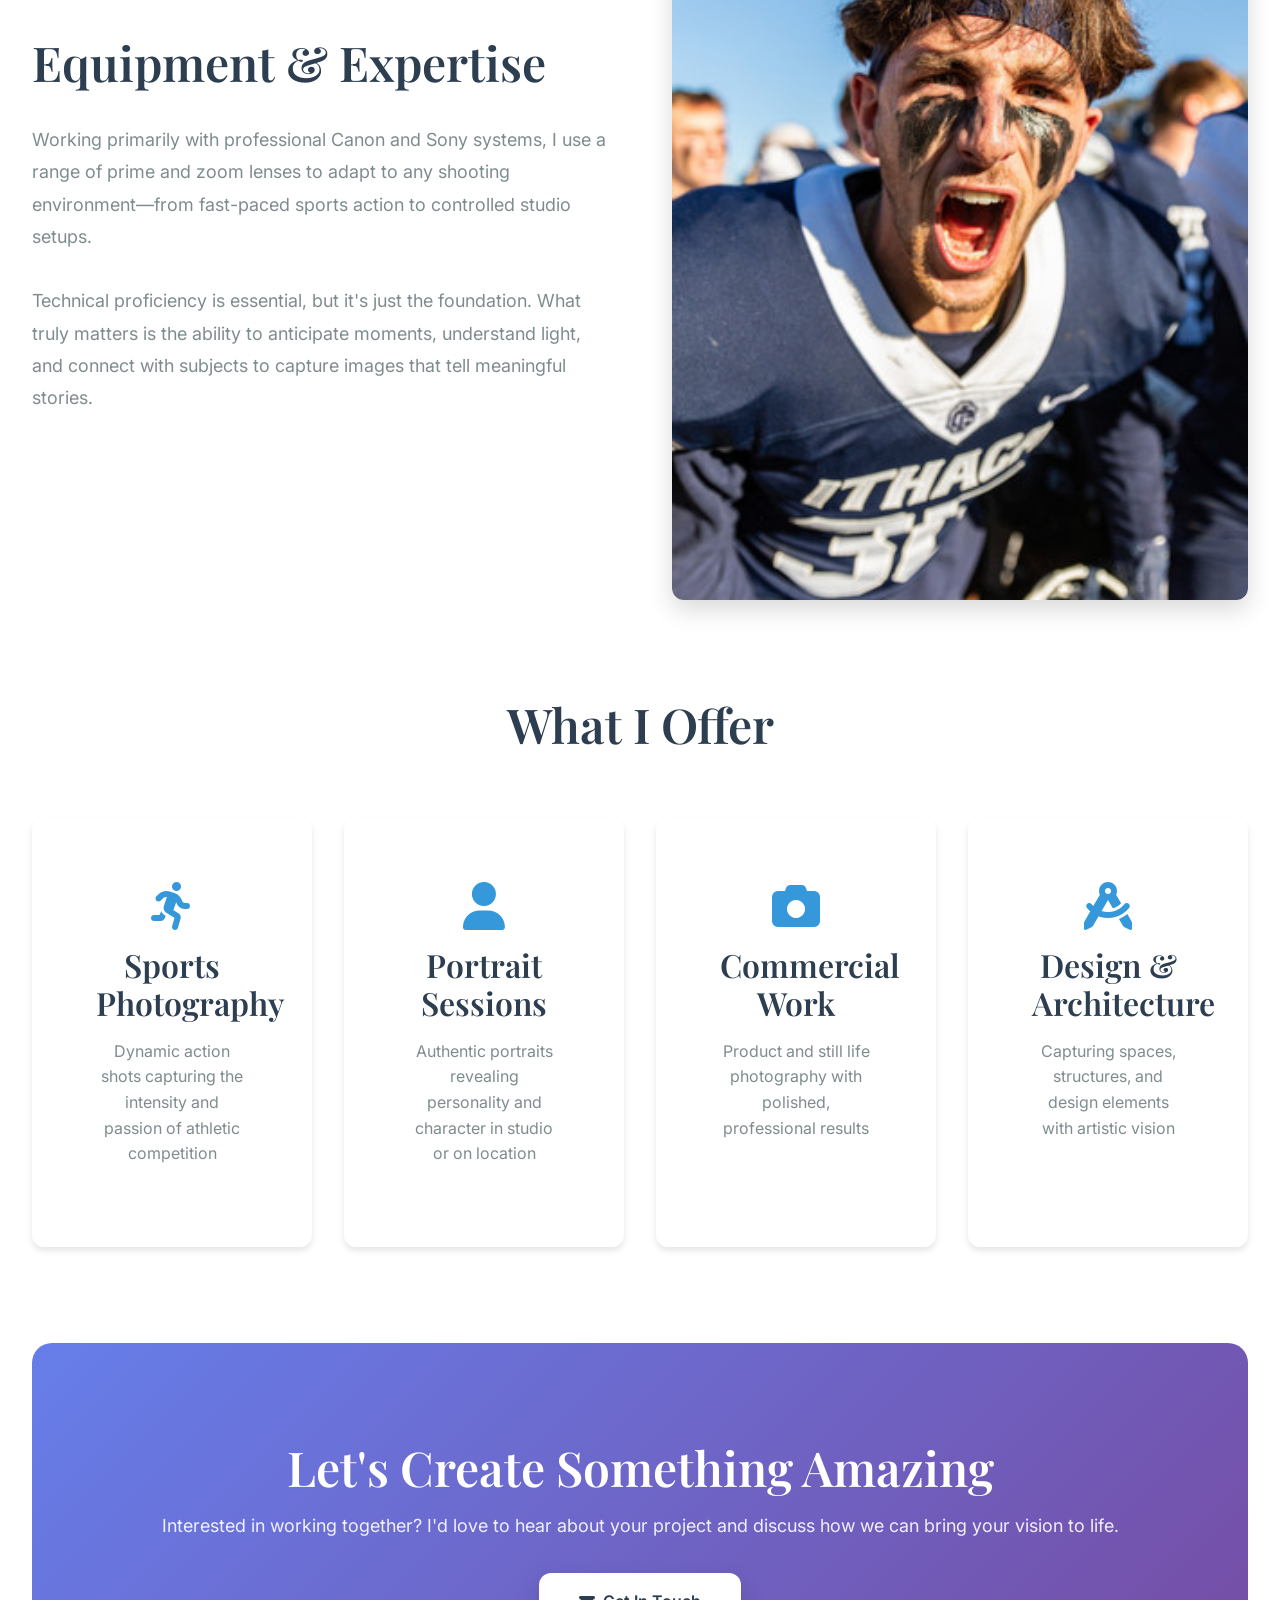
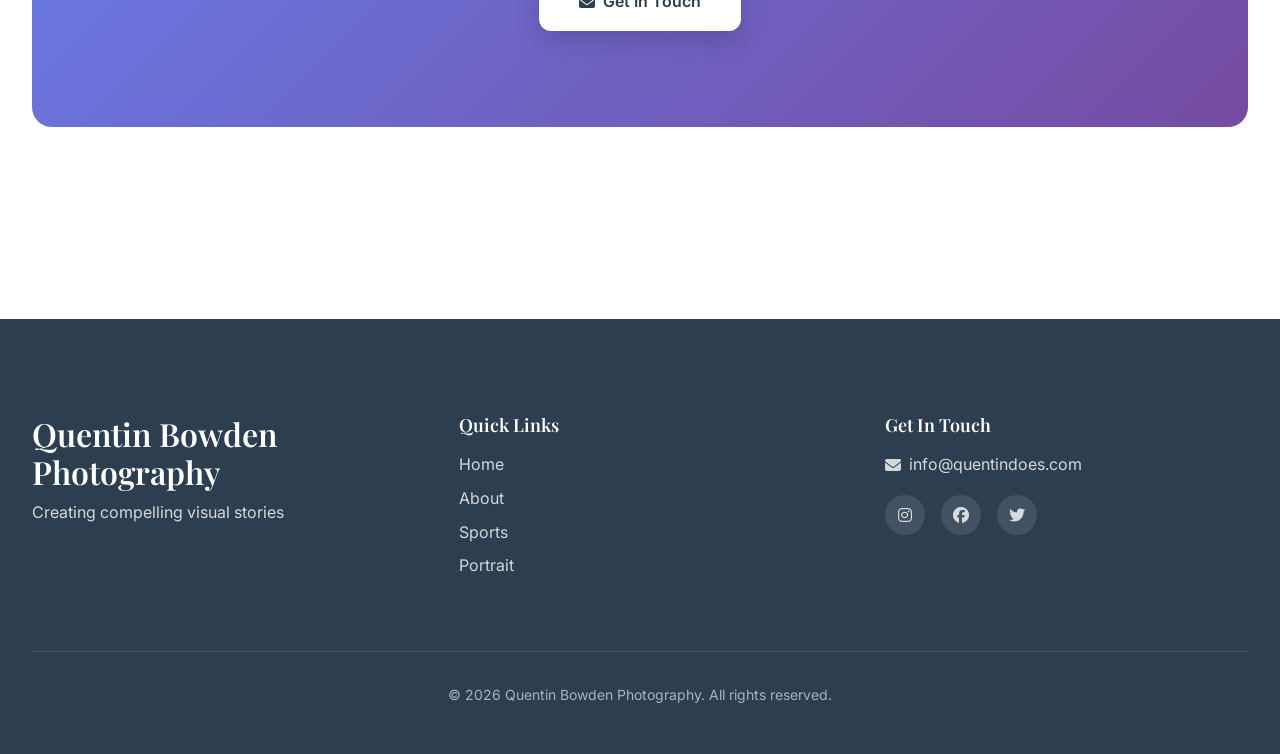
==== commit 1ef64093: "change email address" ====
--- a/about.html
+++ b/about.html
@@ -53,7 +53,7 @@
                         </ul>
                     </li>
                     <li><a href="about.html" class="nav-link active">About</a></li>
-                    <li><a href="mailto:hello@quentinbowden.com" class="nav-link nav-contact">Contact</a></li>
+                    <li><a href="mailto:info@quentindoes.com" class="nav-link nav-contact">Contact</a></li>
                 </ul>
             </div>
         </nav>
@@ -151,7 +151,7 @@
             <div class="about-cta" data-aos="fade-up" data-aos-delay="500">
                 <h2>Let's Create Something Amazing</h2>
                 <p>Interested in working together? I'd love to hear about your project and discuss how we can bring your vision to life.</p>
-                <a href="mailto:hello@quentinbowden.com" class="cta-button">
+                <a href="mailto:info@quentindoes.com" class="cta-button">
                     <i class="fas fa-envelope"></i> Get In Touch
                 </a>
             </div>
@@ -179,7 +179,7 @@
                 
                 <div class="footer-contact">
                     <h4>Get In Touch</h4>
-                    <p><a href="mailto:hello@quentinbowden.com"><i class="fas fa-envelope"></i> hello@quentinbowden.com</a></p>
+                    <p><a href="mailto:info@quentindoes.com"><i class="fas fa-envelope"></i> info@quentindoes.com</a></p>
                     <div class="social-links">
                         <a href="https://instagram.com/quentinbowden" target="_blank" aria-label="Instagram"><i class="fab fa-instagram"></i></a>
                         <a href="https://facebook.com/quentinbowdenphotography" target="_blank" aria-label="Facebook"><i class="fab fa-facebook"></i></a>
